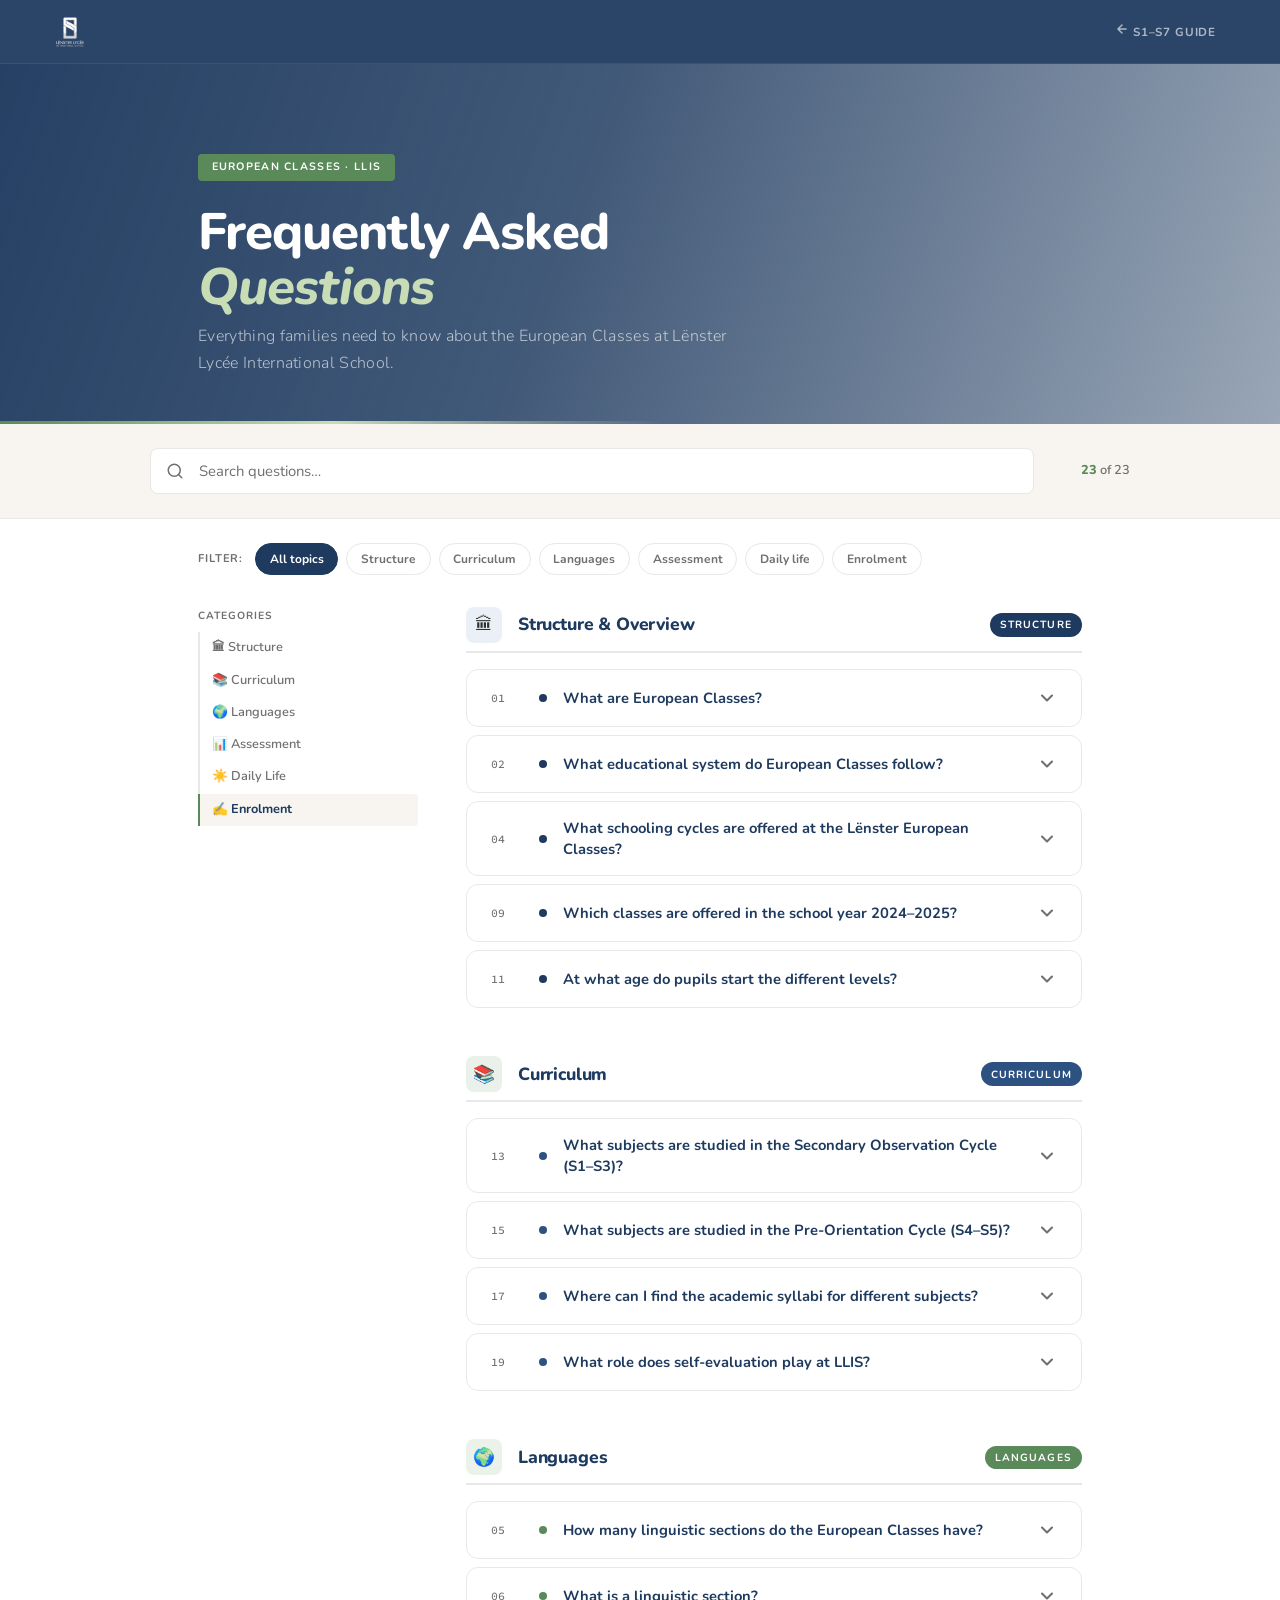
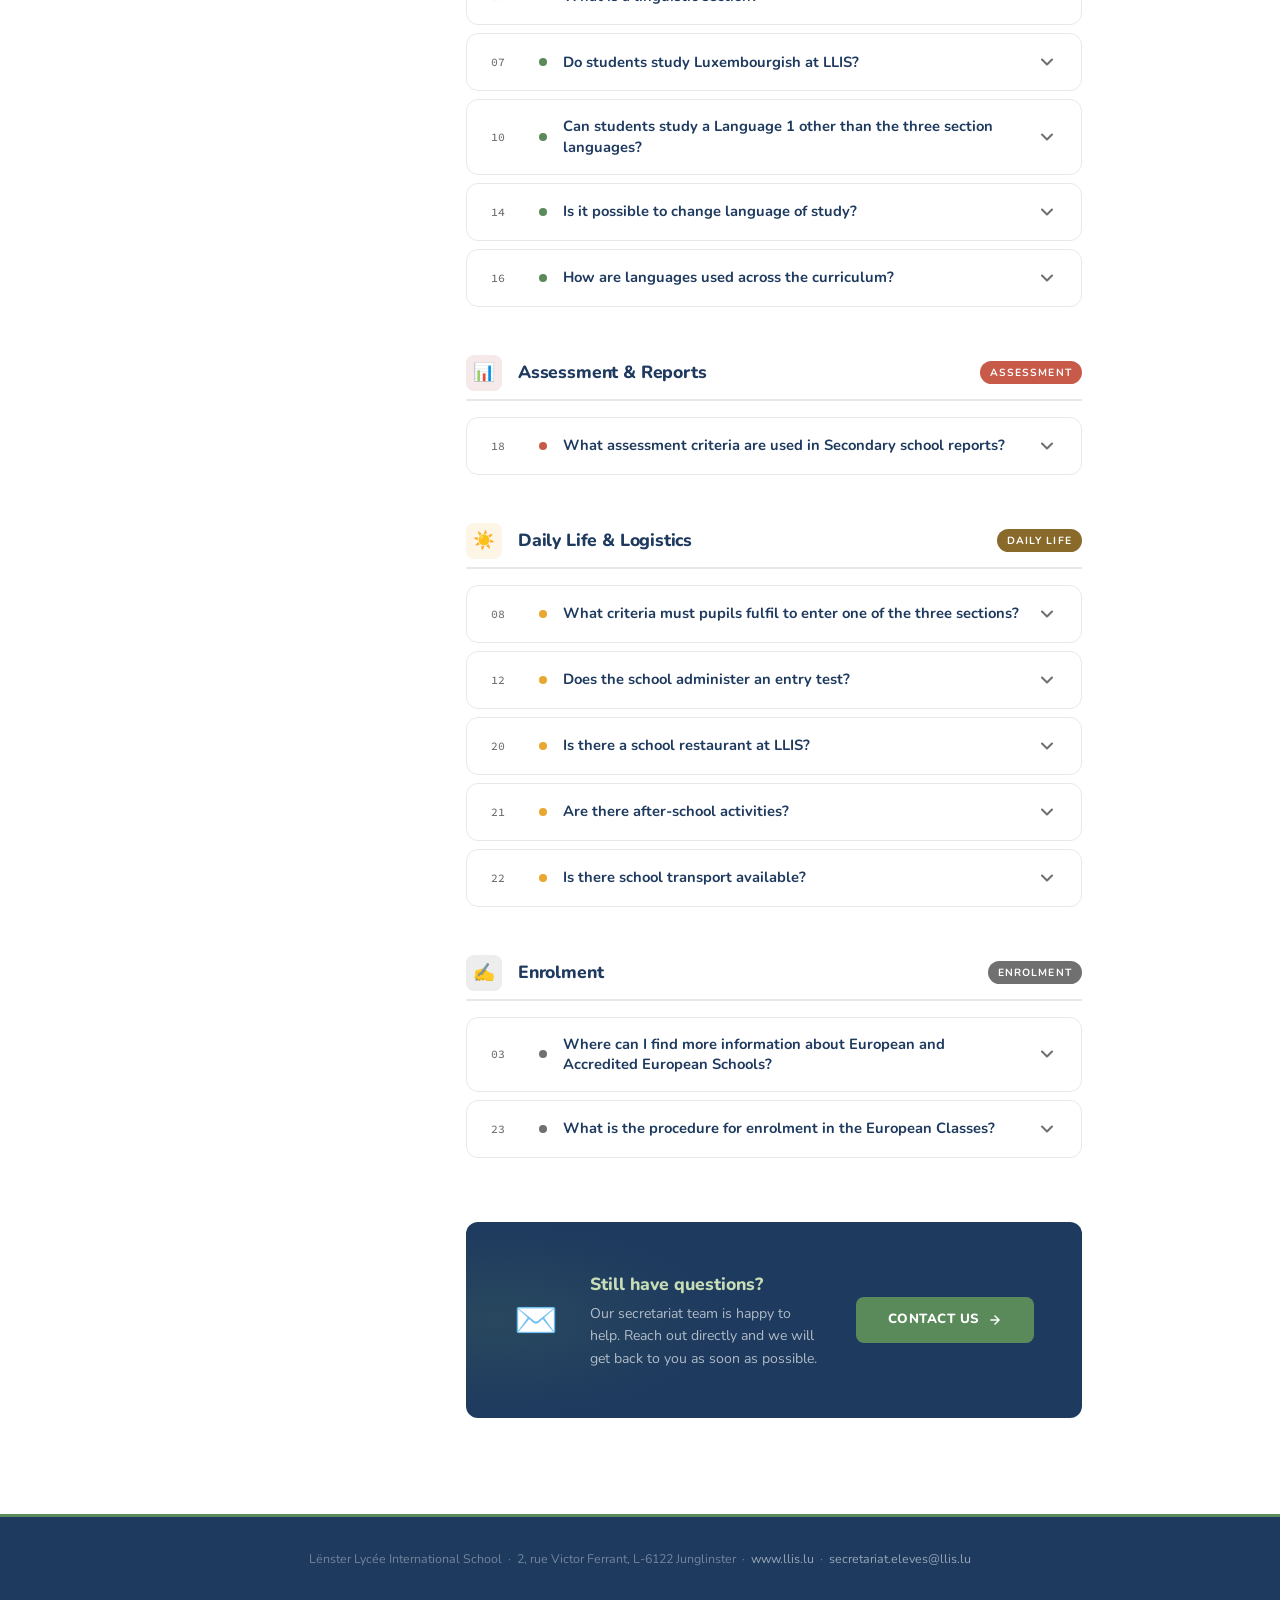
==== faq.html @ 499925c4 "Add files via upload" ====
<!DOCTYPE html>
<html lang="en">
<head>
<meta charset="UTF-8">
<meta name="viewport" content="width=device-width, initial-scale=1.0">
<title>LLIS — European Classes FAQ</title>
<link rel="stylesheet" href="assets/css/faq.css">
</head>
<body>

<!-- NAV -->
<nav>
  <a class="nav-logo" href="index.html">
    <img src="assets/images/logo.png" alt="LLIS Logo" class="llis-logo-img">
  </a>
  <ul class="nav-links">
    <li>
      <a class="nav-back" href="index.html">
        <svg width="14" height="14" viewBox="0 0 24 24" fill="none" stroke="currentColor" stroke-width="2.5" stroke-linecap="round" stroke-linejoin="round"><path d="M19 12H5M5 12l7 7M5 12l7-7"/></svg>
        S1–S7 Guide
      </a>
    </li>
  </ul>
</nav>

<!-- HERO -->
<header class="hero">
  <div class="hero-bg"></div>
  <div class="hero-overlay"></div>
  <div class="hero-inner">
    <div class="hero-eyebrow">European Classes · LLIS</div>
    <h1>Frequently Asked<br><em>Questions</em></h1>
    <p class="hero-sub">Everything families need to know about the European Classes at Lënster Lycée International School.</p>
  </div>
</header>

<!-- SEARCH -->
<div class="search-wrap">
  <div class="search-inner">
    <div class="search-field">
      <svg width="18" height="18" viewBox="0 0 24 24" fill="none" stroke="currentColor" stroke-width="2" stroke-linecap="round" stroke-linejoin="round"><circle cx="11" cy="11" r="8"/><path d="m21 21-4.35-4.35"/></svg>
      <input type="text" id="faq-search" placeholder="Search questions…" autocomplete="off" spellcheck="false">
    </div>
    <div class="result-count" id="result-count"><span id="visible-count">23</span> of 23</div>
  </div>
</div>

<!-- FILTER PILLS -->
<div class="filter-wrap">
  <span class="filter-label">Filter:</span>
  <button class="filter-btn active" data-cat="all">All topics</button>
  <button class="filter-btn" data-cat="structure">Structure</button>
  <button class="filter-btn" data-cat="curriculum">Curriculum</button>
  <button class="filter-btn" data-cat="languages">Languages</button>
  <button class="filter-btn" data-cat="assessment">Assessment</button>
  <button class="filter-btn" data-cat="logistics">Daily life</button>
  <button class="filter-btn" data-cat="enrolment">Enrolment</button>
</div>

<!-- MAIN LAYOUT -->
<div class="layout">

  <!-- SIDEBAR TOC -->
  <aside class="sidebar reveal">
    <p class="toc-label">Categories</p>
    <ul class="toc-list" id="toc-list">
      <li><a href="#group-structure">🏛 Structure</a></li>
      <li><a href="#group-curriculum">📚 Curriculum</a></li>
      <li><a href="#group-languages">🌍 Languages</a></li>
      <li><a href="#group-assessment">📊 Assessment</a></li>
      <li><a href="#group-logistics">☀️ Daily Life</a></li>
      <li><a href="#group-enrolment">✍️ Enrolment</a></li>
    </ul>
  </aside>

  <!-- FAQ CONTENT -->
  <div class="faq-content">

    <!-- ── STRUCTURE ─────────────────────────────────── -->
    <div class="faq-group reveal" id="group-structure">
      <div class="group-header">
        <div class="group-icon" style="background:#EBF0F7;">🏛</div>
        <h2>Structure &amp; Overview</h2>
        <span class="group-tag" style="background:var(--midnight);">Structure</span>
      </div>

      <div class="faq-item" data-cat="structure">
        <button class="faq-q" aria-expanded="false">
          <span class="faq-num">01</span>
          <span class="faq-cat-dot" style="background:var(--midnight);"></span>
          <span class="faq-q-text">What are European Classes?</span>
          <svg class="faq-chevron" viewBox="0 0 24 24" fill="none" stroke="currentColor" stroke-width="2.5" stroke-linecap="round" stroke-linejoin="round"><path d="m6 9 6 6 6-6"/></svg>
        </button>
        <div class="faq-a"><div class="faq-a-inner"><div class="faq-a-body">
          <p>European Classes is a new branch of education in the Luxembourgish state-school system comprising Kindergarten, Primary and Secondary School. Their aim is to provide a multilingual and multicultural education of high quality, within the Luxembourgish national system.</p>
          <p>Our European Classes make part of Lënster Lycée International School in Junglinster (LLIS), Luxembourg, where they started in September 2018.</p>
        </div></div></div>
      </div>

      <div class="faq-item" data-cat="structure">
        <button class="faq-q" aria-expanded="false">
          <span class="faq-num">02</span>
          <span class="faq-cat-dot" style="background:var(--midnight);"></span>
          <span class="faq-q-text">What educational system do European Classes follow?</span>
          <svg class="faq-chevron" viewBox="0 0 24 24" fill="none" stroke="currentColor" stroke-width="2.5" stroke-linecap="round" stroke-linejoin="round"><path d="m6 9 6 6 6-6"/></svg>
        </button>
        <div class="faq-a"><div class="faq-a-inner"><div class="faq-a-body">
          <p>Although part of the Luxembourgish state educational offer, the European Classes follow the European School structure, syllabi and curriculum in general. LLIS is an <strong>Accredited European School</strong> and leads its students towards the <strong>European Baccalaureate (EB) Diploma</strong>.</p>
          <p>More information: <a href="https://www.eursc.eu/en" target="_blank">www.eursc.eu</a> and <a href="https://www.eursc.eu/en/Accredited-European-Schools/About" target="_blank">Accredited European Schools</a>.</p>
        </div></div></div>
      </div>

      <div class="faq-item" data-cat="structure">
        <button class="faq-q" aria-expanded="false">
          <span class="faq-num">04</span>
          <span class="faq-cat-dot" style="background:var(--midnight);"></span>
          <span class="faq-q-text">What schooling cycles are offered at the Lënster European Classes?</span>
          <svg class="faq-chevron" viewBox="0 0 24 24" fill="none" stroke="currentColor" stroke-width="2.5" stroke-linecap="round" stroke-linejoin="round"><path d="m6 9 6 6 6-6"/></svg>
        </button>
        <div class="faq-a"><div class="faq-a-inner"><div class="faq-a-body">
          <ul>
            <li><strong>Kindergarten</strong> — 2 years, ages 4–6</li>
            <li><strong>Primary</strong> — 5 years (P1–P5), ages 6–11</li>
            <li><strong>Secondary</strong> — 7 years (S1–S7), ages 11/12–18/19</li>
          </ul>
          <p>Age groups are standard minimums. For a variety of schooling reasons, it is not unusual for some pupils to be a full year older than mentioned above.</p>
        </div></div></div>
      </div>

      <div class="faq-item" data-cat="structure">
        <button class="faq-q" aria-expanded="false">
          <span class="faq-num">09</span>
          <span class="faq-cat-dot" style="background:var(--midnight);"></span>
          <span class="faq-q-text">Which classes are offered in the school year 2024–2025?</span>
          <svg class="faq-chevron" viewBox="0 0 24 24" fill="none" stroke="currentColor" stroke-width="2.5" stroke-linecap="round" stroke-linejoin="round"><path d="m6 9 6 6 6-6"/></svg>
        </button>
        <div class="faq-a"><div class="faq-a-inner"><div class="faq-a-body">
          <ul>
            <li><strong>Anglophone Section</strong> — Kindergarten, Primary P1–P5, Secondary S1–S7</li>
            <li><strong>Germanophone Section</strong> — Kindergarten, Primary P1–P5, Secondary S1–S7</li>
            <li><strong>Francophone Section</strong> — Kindergarten, Primary P1–P5, Secondary S1–S6</li>
          </ul>
        </div></div></div>
      </div>

      <div class="faq-item" data-cat="structure">
        <button class="faq-q" aria-expanded="false">
          <span class="faq-num">11</span>
          <span class="faq-cat-dot" style="background:var(--midnight);"></span>
          <span class="faq-q-text">At what age do pupils start the different levels?</span>
          <svg class="faq-chevron" viewBox="0 0 24 24" fill="none" stroke="currentColor" stroke-width="2.5" stroke-linecap="round" stroke-linejoin="round"><path d="m6 9 6 6 6-6"/></svg>
        </button>
        <div class="faq-a"><div class="faq-a-inner"><div class="faq-a-body">
          <p>The school follows a system of equivalence with different educational providers from Luxembourg, Europe and worldwide. <strong>Previous academic qualifications are preponderant to age.</strong></p>
          <p>For a pupil coming from the Luxembourgish primary system, they should have completed the 6th year of Primary (level 4.2) before joining S1 in Secondary school.</p>
        </div></div></div>
      </div>
    </div>

    <!-- ── CURRICULUM ─────────────────────────────────── -->
    <div class="faq-group reveal reveal-d1" id="group-curriculum">
      <div class="group-header">
        <div class="group-icon" style="background:#EAF0EA;">📚</div>
        <h2>Curriculum</h2>
        <span class="group-tag" style="background:var(--steel);">Curriculum</span>
      </div>

      <div class="faq-item" data-cat="curriculum">
        <button class="faq-q" aria-expanded="false">
          <span class="faq-num">13</span>
          <span class="faq-cat-dot" style="background:var(--steel);"></span>
          <span class="faq-q-text">What subjects are studied in the Secondary Observation Cycle (S1–S3)?</span>
          <svg class="faq-chevron" viewBox="0 0 24 24" fill="none" stroke="currentColor" stroke-width="2.5" stroke-linecap="round" stroke-linejoin="round"><path d="m6 9 6 6 6-6"/></svg>
        </button>
        <div class="faq-a"><div class="faq-a-inner"><div class="faq-a-body">
          <p>In S1–S3 all students follow the same broad curriculum: <strong>Language 1, Language 2, Language 3, Mathematics, Integrated Science, Human Sciences, Ethics, Art, Music, Physical Education, ICT</strong> and a weekly Mentor Lesson.</p>
          <p>Latin is available as an option from S2 onwards. If chosen, it must be continued until at least the end of S3. Students who take Latin do not study ICT in S3.</p>
          <p>For a detailed weekly timetable, see the <a href="index.html#curriculum">S1–S7 Curriculum Guide</a>.</p>
        </div></div></div>
      </div>

      <div class="faq-item" data-cat="curriculum">
        <button class="faq-q" aria-expanded="false">
          <span class="faq-num">15</span>
          <span class="faq-cat-dot" style="background:var(--steel);"></span>
          <span class="faq-q-text">What subjects are studied in the Pre-Orientation Cycle (S4–S5)?</span>
          <svg class="faq-chevron" viewBox="0 0 24 24" fill="none" stroke="currentColor" stroke-width="2.5" stroke-linecap="round" stroke-linejoin="round"><path d="m6 9 6 6 6-6"/></svg>
        </button>
        <div class="faq-a"><div class="faq-a-inner"><div class="faq-a-body">
          <p>From S4, the sciences split into <strong>Biology, Chemistry and Physics</strong>. Students keep their three languages and Mathematics (4 or 6 periods/week), and choose at least one elective subject from Economics, Language 4, Latin, ICT, Music or Art.</p>
          <p>History, Geography and Ethics are now taught in <strong>Language 2</strong>. Luxembourgish may be chosen as an optional subject from S4 at beginner or advanced level.</p>
        </div></div></div>
      </div>

      <div class="faq-item" data-cat="curriculum">
        <button class="faq-q" aria-expanded="false">
          <span class="faq-num">17</span>
          <span class="faq-cat-dot" style="background:var(--steel);"></span>
          <span class="faq-q-text">Where can I find the academic syllabi for different subjects?</span>
          <svg class="faq-chevron" viewBox="0 0 24 24" fill="none" stroke="currentColor" stroke-width="2.5" stroke-linecap="round" stroke-linejoin="round"><path d="m6 9 6 6 6-6"/></svg>
        </button>
        <div class="faq-a"><div class="faq-a-inner"><div class="faq-a-body">
          <p>All syllabi are available on the official European Schools website: <a href="https://www.eursc.eu/en/European-Schools/studies/syllabuses" target="_blank">www.eursc.eu → Studies → Syllabuses</a>.</p>
        </div></div></div>
      </div>

      <div class="faq-item" data-cat="curriculum">
        <button class="faq-q" aria-expanded="false">
          <span class="faq-num">19</span>
          <span class="faq-cat-dot" style="background:var(--steel);"></span>
          <span class="faq-q-text">What role does self-evaluation play at LLIS?</span>
          <svg class="faq-chevron" viewBox="0 0 24 24" fill="none" stroke="currentColor" stroke-width="2.5" stroke-linecap="round" stroke-linejoin="round"><path d="m6 9 6 6 6-6"/></svg>
        </button>
        <div class="faq-a"><div class="faq-a-inner"><div class="faq-a-body">
          <p>Peer and self-evaluation is a fundamental element of our teaching philosophy. We encourage pupils to take learning into their own hands as early as possible. Self-reflection is recorded at the start of the school year and per trimester.</p>
          <p>Pupils set target predictions in different subjects, track their progress, and reflect when improvement is needed. They also develop a friendly critical spirit through structured argument-based debate. Parental encouragement in this process is warmly welcomed.</p>
          <p><strong>Note:</strong> peer and self-evaluation is clearly distinct from formal assessment, which remains the responsibility of subject teachers as course leaders.</p>
        </div></div></div>
      </div>
    </div>

    <!-- ── LANGUAGES ──────────────────────────────────── -->
    <div class="faq-group reveal reveal-d1" id="group-languages">
      <div class="group-header">
        <div class="group-icon" style="background:#EAF2EA;">🌍</div>
        <h2>Languages</h2>
        <span class="group-tag" style="background:var(--fern);">Languages</span>
      </div>

      <div class="faq-item" data-cat="languages">
        <button class="faq-q" aria-expanded="false">
          <span class="faq-num">05</span>
          <span class="faq-cat-dot" style="background:var(--fern);"></span>
          <span class="faq-q-text">How many linguistic sections do the European Classes have?</span>
          <svg class="faq-chevron" viewBox="0 0 24 24" fill="none" stroke="currentColor" stroke-width="2.5" stroke-linecap="round" stroke-linejoin="round"><path d="m6 9 6 6 6-6"/></svg>
        </button>
        <div class="faq-a"><div class="faq-a-inner"><div class="faq-a-body">
          <p>Three language sections: <strong>Anglophone</strong>, <strong>Germanophone</strong> and <strong>Francophone</strong>.</p>
        </div></div></div>
      </div>

      <div class="faq-item" data-cat="languages">
        <button class="faq-q" aria-expanded="false">
          <span class="faq-num">06</span>
          <span class="faq-cat-dot" style="background:var(--fern);"></span>
          <span class="faq-q-text">What is a linguistic section?</span>
          <svg class="faq-chevron" viewBox="0 0 24 24" fill="none" stroke="currentColor" stroke-width="2.5" stroke-linecap="round" stroke-linejoin="round"><path d="m6 9 6 6 6-6"/></svg>
        </button>
        <div class="faq-a"><div class="faq-a-inner"><div class="faq-a-body">
          <p>A linguistic section is defined by the dominant language used for education in that section. In the Anglophone section, for example, pupils study English as their main language — so the section language should be at mother tongue level (or equivalent).</p>
          <p>Language 2 (obligatory throughout Secondary) and Language 3 are separate subjects and gain ever-greater importance as pupils progress. Students joining S1 should have a reasonable L2 level (A1/A2 desired). From S3, Human Science subjects are taught in L2. Language 3 begins as a beginner subject in S1 and is obligatory until S5, though it can be continued as an option in the Baccalaureate Cycle.</p>
        </div></div></div>
      </div>

      <div class="faq-item" data-cat="languages">
        <button class="faq-q" aria-expanded="false">
          <span class="faq-num">07</span>
          <span class="faq-cat-dot" style="background:var(--fern);"></span>
          <span class="faq-q-text">Do students study Luxembourgish at LLIS?</span>
          <svg class="faq-chevron" viewBox="0 0 24 24" fill="none" stroke="currentColor" stroke-width="2.5" stroke-linecap="round" stroke-linejoin="round"><path d="m6 9 6 6 6-6"/></svg>
        </button>
        <div class="faq-a"><div class="faq-a-inner"><div class="faq-a-body">
          <p>Yes. Luxembourgish is an obligatory subject of 2 periods per week for all pupils in Primary and Secondary (S1–S3). From S4 onwards it becomes an optional subject choice.</p>
          <p>Additionally, European Classes students share the same school environment as national Luxembourgish classes — naturally increasing their exposure to the language.</p>
        </div></div></div>
      </div>

      <div class="faq-item" data-cat="languages">
        <button class="faq-q" aria-expanded="false">
          <span class="faq-num">10</span>
          <span class="faq-cat-dot" style="background:var(--fern);"></span>
          <span class="faq-q-text">Can students study a Language 1 other than the three section languages?</span>
          <svg class="faq-chevron" viewBox="0 0 24 24" fill="none" stroke="currentColor" stroke-width="2.5" stroke-linecap="round" stroke-linejoin="round"><path d="m6 9 6 6 6-6"/></svg>
        </button>
        <div class="faq-a"><div class="faq-a-inner"><div class="faq-a-body">
          <p>Yes, through the <strong>SWALS model</strong> (Students Without A Language Section). This provision allows eligible students to study their own language as L1 (4–5 periods/week at mother tongue level) while attending all other subjects in one of the three sections in their L2.</p>
          <p>This aims to support families who have recently arrived in Luxembourg. Creation of SWALS L1 classes depends on demand and may be subject to number restrictions.</p>
        </div></div></div>
      </div>

      <div class="faq-item" data-cat="languages">
        <button class="faq-q" aria-expanded="false">
          <span class="faq-num">14</span>
          <span class="faq-cat-dot" style="background:var(--fern);"></span>
          <span class="faq-q-text">Is it possible to change language of study?</span>
          <svg class="faq-chevron" viewBox="0 0 24 24" fill="none" stroke="currentColor" stroke-width="2.5" stroke-linecap="round" stroke-linejoin="round"><path d="m6 9 6 6 6-6"/></svg>
        </button>
        <div class="faq-a"><div class="faq-a-inner"><div class="faq-a-body">
          <p><strong>Language 1 cannot be changed</strong> — it is carefully determined at entry and remains fixed for the duration of studies towards the European Baccalaureate.</p>
          <p><strong>L2 and L3 changes</strong> are possible at the end of S1, S2, S3 or S5 — not between S4–S5 or S6–S7, and not during the school year.</p>
          <p>Parents must apply preferably by end of March of the current school year. A level test takes place in early June; the Class Council then makes a decision based on test results and motivation. The decision is confirmed in the end-of-year report.</p>
        </div></div></div>
      </div>

      <div class="faq-item" data-cat="languages">
        <button class="faq-q" aria-expanded="false">
          <span class="faq-num">16</span>
          <span class="faq-cat-dot" style="background:var(--fern);"></span>
          <span class="faq-q-text">How are languages used across the curriculum?</span>
          <svg class="faq-chevron" viewBox="0 0 24 24" fill="none" stroke="currentColor" stroke-width="2.5" stroke-linecap="round" stroke-linejoin="round"><path d="m6 9 6 6 6-6"/></svg>
        </button>
        <div class="faq-a"><div class="faq-a-inner"><div class="faq-a-body">
          <ul>
            <li><strong>L1</strong> — language of the section; most subjects taught in L1</li>
            <li><strong>L2</strong> — from S3: Human Sciences and Ethics; from S4: History, Geography, Ethics and Economics</li>
            <li><strong>L3</strong> — studied as a beginner language from S1, obligatory to S5</li>
            <li><strong>Luxembourgish</strong> — obligatory S1–S3, optional from S4</li>
          </ul>
          <p>Full syllabi: <a href="https://www.eursc.eu/en/European-Schools/studies/syllabuses" target="_blank">www.eursc.eu</a></p>
        </div></div></div>
      </div>
    </div>

    <!-- ── ASSESSMENT ──────────────────────────────────── -->
    <div class="faq-group reveal reveal-d2" id="group-assessment">
      <div class="group-header">
        <div class="group-icon" style="background:#F5EAE9;">📊</div>
        <h2>Assessment &amp; Reports</h2>
        <span class="group-tag" style="background:var(--terracotta);">Assessment</span>
      </div>

      <div class="faq-item" data-cat="assessment">
        <button class="faq-q" aria-expanded="false">
          <span class="faq-num">18</span>
          <span class="faq-cat-dot" style="background:var(--terracotta);"></span>
          <span class="faq-q-text">What assessment criteria are used in Secondary school reports?</span>
          <svg class="faq-chevron" viewBox="0 0 24 24" fill="none" stroke="currentColor" stroke-width="2.5" stroke-linecap="round" stroke-linejoin="round"><path d="m6 9 6 6 6-6"/></svg>
        </button>
        <div class="faq-a"><div class="faq-a-inner"><div class="faq-a-body">
          <ul>
            <li><strong>S1–S3</strong> — letter grades (A, B, C, D, E, Fx). Pass grade: E.</li>
            <li><strong>S4–S5</strong> — numerical marks (0–10) including half marks. Pass grade: 5. Composed of an A-mark (formative) and B-mark (summative).</li>
            <li><strong>S6–S7 (Baccalaureate)</strong> — marks with one decimal point (0.0–10.0). The overall EB grade is expressed as a percentage; 50% is a pass.</li>
          </ul>
          <p>Each report contains a written comment from every subject teacher. Reports are issued per trimester or semester. Each syllabus contains attainment descriptors for each sub-cycle.</p>
        </div></div></div>
      </div>
    </div>

    <!-- ── DAILY LIFE ──────────────────────────────────── -->
    <div class="faq-group reveal reveal-d2" id="group-logistics">
      <div class="group-header">
        <div class="group-icon" style="background:#FDF5E6;">☀️</div>
        <h2>Daily Life &amp; Logistics</h2>
        <span class="group-tag" style="background:#8A6A2A;">Daily Life</span>
      </div>

      <div class="faq-item" data-cat="logistics">
        <button class="faq-q" aria-expanded="false">
          <span class="faq-num">08</span>
          <span class="faq-cat-dot" style="background:var(--amber);"></span>
          <span class="faq-q-text">What criteria must pupils fulfil to enter one of the three sections?</span>
          <svg class="faq-chevron" viewBox="0 0 24 24" fill="none" stroke="currentColor" stroke-width="2.5" stroke-linecap="round" stroke-linejoin="round"><path d="m6 9 6 6 6-6"/></svg>
        </button>
        <div class="faq-a"><div class="faq-a-inner"><div class="faq-a-body">
          <ul>
            <li>Completed equivalent education for the year applied for</li>
            <li>Be of the right age group</li>
            <li>Have English, German or French as their dominant language of education and/or family environment</li>
          </ul>
          <p>Priority is given to the <strong>catchment area around Junglinster</strong>.</p>
        </div></div></div>
      </div>

      <div class="faq-item" data-cat="logistics">
        <button class="faq-q" aria-expanded="false">
          <span class="faq-num">12</span>
          <span class="faq-cat-dot" style="background:var(--amber);"></span>
          <span class="faq-q-text">Does the school administer an entry test?</span>
          <svg class="faq-chevron" viewBox="0 0 24 24" fill="none" stroke="currentColor" stroke-width="2.5" stroke-linecap="round" stroke-linejoin="round"><path d="m6 9 6 6 6-6"/></svg>
        </button>
        <div class="faq-a"><div class="faq-a-inner"><div class="faq-a-body">
          <p>No formal entry test. However, given the specifics of the European School curriculum, it is in pupils' best interests to be guided to the appropriate level or language choice.</p>
          <p>Upon submitting a completed admission file, some applicants may be asked to take a <strong>language test (L1 or L2)</strong> and/or a <strong>Mathematics level test</strong>.</p>
        </div></div></div>
      </div>

      <div class="faq-item" data-cat="logistics">
        <button class="faq-q" aria-expanded="false">
          <span class="faq-num">20</span>
          <span class="faq-cat-dot" style="background:var(--amber);"></span>
          <span class="faq-q-text">Is there a school restaurant at LLIS?</span>
          <svg class="faq-chevron" viewBox="0 0 24 24" fill="none" stroke="currentColor" stroke-width="2.5" stroke-linecap="round" stroke-linejoin="round"><path d="m6 9 6 6 6-6"/></svg>
        </button>
        <div class="faq-a"><div class="faq-a-inner"><div class="faq-a-body">
          <p>Yes. LLIS has a well-equipped student Restaurant and Cafeteria. Details of this service can be found on the <a href="https://llis.lu" target="_blank">LLIS website</a>.</p>
        </div></div></div>
      </div>

      <div class="faq-item" data-cat="logistics">
        <button class="faq-q" aria-expanded="false">
          <span class="faq-num">21</span>
          <span class="faq-cat-dot" style="background:var(--amber);"></span>
          <span class="faq-q-text">Are there after-school activities?</span>
          <svg class="faq-chevron" viewBox="0 0 24 24" fill="none" stroke="currentColor" stroke-width="2.5" stroke-linecap="round" stroke-linejoin="round"><path d="m6 9 6 6 6-6"/></svg>
        </button>
        <div class="faq-a"><div class="faq-a-inner"><div class="faq-a-body">
          <p>Yes. Extracurricular activities are open to all LLIS students from <strong>Monday to Thursday after school, until 18:30</strong>. A full list is available on the school website under <em>Extracurricular Supervision</em>.</p>
        </div></div></div>
      </div>

      <div class="faq-item" data-cat="logistics">
        <button class="faq-q" aria-expanded="false">
          <span class="faq-num">22</span>
          <span class="faq-cat-dot" style="background:var(--amber);"></span>
          <span class="faq-q-text">Is there school transport available?</span>
          <svg class="faq-chevron" viewBox="0 0 24 24" fill="none" stroke="currentColor" stroke-width="2.5" stroke-linecap="round" stroke-linejoin="round"><path d="m6 9 6 6 6-6"/></svg>
        </button>
        <div class="faq-a"><div class="faq-a-inner"><div class="faq-a-body">
          <p>Yes. LLIS is served by an extensive network of <strong>free school transportation</strong>. Details of routes, areas and timetables are available at: <a href="https://lensterlycee.lu/horaires/" target="_blank">lensterlycee.lu/horaires</a>.</p>
        </div></div></div>
      </div>
    </div>

    <!-- ── ENROLMENT ───────────────────────────────────── -->
    <div class="faq-group reveal reveal-d3" id="group-enrolment">
      <div class="group-header">
        <div class="group-icon" style="background:#EDEDEE;">✍️</div>
        <h2>Enrolment</h2>
        <span class="group-tag" style="background:var(--slate);">Enrolment</span>
      </div>

      <div class="faq-item" data-cat="enrolment">
        <button class="faq-q" aria-expanded="false">
          <span class="faq-num">03</span>
          <span class="faq-cat-dot" style="background:var(--slate);"></span>
          <span class="faq-q-text">Where can I find more information about European and Accredited European Schools?</span>
          <svg class="faq-chevron" viewBox="0 0 24 24" fill="none" stroke="currentColor" stroke-width="2.5" stroke-linecap="round" stroke-linejoin="round"><path d="m6 9 6 6 6-6"/></svg>
        </button>
        <div class="faq-a"><div class="faq-a-inner"><div class="faq-a-body">
          <p>The official European Schools website: <a href="https://www.eursc.eu/en" target="_blank">www.eursc.eu</a>.</p>
          <p>Information specifically about Accredited European Schools: <a href="https://www.eursc.eu/en/Accredited-European-Schools/About" target="_blank">www.eursc.eu → Accredited European Schools</a>.</p>
        </div></div></div>
      </div>

      <div class="faq-item" data-cat="enrolment">
        <button class="faq-q" aria-expanded="false">
          <span class="faq-num">23</span>
          <span class="faq-cat-dot" style="background:var(--slate);"></span>
          <span class="faq-q-text">What is the procedure for enrolment in the European Classes?</span>
          <svg class="faq-chevron" viewBox="0 0 24 24" fill="none" stroke="currentColor" stroke-width="2.5" stroke-linecap="round" stroke-linejoin="round"><path d="m6 9 6 6 6-6"/></svg>
        </button>
        <div class="faq-a"><div class="faq-a-inner"><div class="faq-a-body">
          <p>Enrolment during the school year is not possible, unless the case involves arrival into Luxembourg from abroad.</p>
          <p>The enrolment period typically opens in early spring, preceded by a <strong>presentation evening</strong> where school management presents the educational offer for the coming year.</p>
          <p>Steps to enrol:</p>
          <ul>
            <li>Complete the online enrolment form: <a href="http://lensterlycee.lu/inscription" target="_blank">lensterlycee.lu/inscription</a></li>
            <li>Attach and submit the required documentation with the online registration</li>
            <li>Send an update of the child's latest educational qualifications no later than <strong>end of June</strong> of the school year applied for</li>
          </ul>
          <p>Questions? Email: <a href="mailto:secretariat.eleves@llis.lu">secretariat.eleves@llis.lu</a></p>
        </div></div></div>
      </div>
    </div>

    <!-- EMPTY STATE -->
    <div class="empty-state" id="empty-state">
      <div class="empty-state-icon">🔍</div>
      <h3>No questions found</h3>
      <p>Try different keywords or <button onclick="clearSearch()" style="background:none;border:none;color:var(--fern);font-weight:700;cursor:pointer;font-size:inherit;">clear the search</button>.</p>
    </div>

    <!-- CONTACT -->
    <div class="contact-strip reveal">
      <div class="contact-strip-icon">✉️</div>
      <div class="contact-strip-text">
        <h3>Still have questions?</h3>
        <p>Our secretariat team is happy to help. Reach out directly and we will get back to you as soon as possible.</p>
      </div>
      <a class="contact-btn" href="mailto:secretariat.eleves@llis.lu">
        Contact us
        <svg width="14" height="14" viewBox="0 0 24 24" fill="none" stroke="currentColor" stroke-width="2.5" stroke-linecap="round" stroke-linejoin="round"><path d="M5 12h14M12 5l7 7-7 7"/></svg>
      </a>
    </div>
  </div>
</div>

<footer>
  Lënster Lycée International School &nbsp;·&nbsp;
  2, rue Victor Ferrant, L-6122 Junglinster &nbsp;·&nbsp;
  <a href="https://llis.lu" target="_blank">www.llis.lu</a> &nbsp;·&nbsp;
  <a href="mailto:secretariat.eleves@llis.lu">secretariat.eleves@llis.lu</a>
</footer>


  <script src="assets/js/faq.js"></script>
</body>
</html>
---- assets/css/faq.css ----
@import url('https://fonts.googleapis.com/css2?family=Nunito:wght@400;600;700;800&family=Nunito+Sans:wght@300;400;600;700&family=Source+Code+Pro:wght@400;500&display=swap');


/* ═══════════════════════════════════════════════════════
   LLIS Design Tokens v2.0
═══════════════════════════════════════════════════════ */
:root {
  --midnight:   #1E3A5F;
  --steel:      #2D5282;
  --sage:       #C8DDB5;
  --fern:       #5A8A5A;
  --terracotta: #C85A4A;
  --blush:      #E8A090;
  --amber:      #E8A830;
  --charcoal:   #2E2E2E;
  --slate:      #717070;
  --silver:     #E8E8E8;
  --cream:      #F8F5F0;
  --white:      #FFFFFF;

  --font:       'Gill Sans MT','Gill Sans','Nunito',sans-serif;
  --font-mono:  'Source Code Pro','Courier New',monospace;

  --xs: 4px;  --sm: 8px;   --md: 16px;
  --lg: 24px; --xl: 32px;  --2xl: 48px; --3xl: 64px;

  --r-sm: 4px; --r-md: 8px; --r-lg: 12px; --r-pill: 999px;

  --shadow-sm: 0 1px 4px  rgba(30,58,95,.10);
  --shadow-md: 0 4px 16px rgba(30,58,95,.12);
  --shadow-lg: 0 8px 32px rgba(30,58,95,.14);

  --ease-out:   cubic-bezier(0.23,1,0.32,1);
  --ease-hover: cubic-bezier(0.4,0,0.2,1);
  --ease-spring:cubic-bezier(0.34,1.56,0.64,1);
}

*,*::before,*::after{box-sizing:border-box;margin:0;padding:0;}
html{scroll-behavior:smooth;}
body{
  font-family:var(--font);
  font-size:16px;
  color:var(--charcoal);
  background:var(--white);
  line-height:1.65;
}

@media(prefers-reduced-motion:reduce){
  *{animation-duration:.01ms!important;transition-duration:.01ms!important;}
  .reveal{opacity:1!important;transform:none!important;}
}

/* ── SCROLL REVEAL ─────────────────────────────────── */
.reveal{
  opacity:0;
  transform:translateY(18px);
  transition:
    opacity  440ms var(--ease-out),
    transform 440ms var(--ease-out);
}
.reveal.in{opacity:1;transform:translateY(0);}
.reveal-d1{transition-delay: 60ms;}
.reveal-d2{transition-delay:120ms;}
.reveal-d3{transition-delay:180ms;}

/* ── NAV ───────────────────────────────────────────── */
nav{
  position:sticky;top:0;z-index:200;
  background:rgba(30,58,95,.94);
  backdrop-filter:blur(14px);
  -webkit-backdrop-filter:blur(14px);
  display:flex;align-items:center;
  padding:0 var(--2xl);height:64px;
  border-bottom:1px solid rgba(255,255,255,.07);
}
.nav-logo{
  display:flex;align-items:center;gap:var(--md);
  text-decoration:none;flex-shrink:0;
}
.llis-logo-img{
  height:44px;width:auto;display:block;
  transition:
    filter   180ms var(--ease-out),
    transform 180ms var(--ease-out);
  will-change:filter,transform;
}
@media(hover:hover) and (pointer:fine){
  .llis-logo-img:hover{
    filter:brightness(1.15) drop-shadow(0 0 10px rgba(90,138,90,.75));
    transform:scale(1.06);
  }
  .llis-logo-img:active{transform:scale(0.97);transition-duration:90ms;}
}
.nav-links{display:flex;list-style:none;margin-left:auto;}
.nav-links a{
  display:block;padding:0 var(--md);
  height:64px;line-height:64px;
  color:rgba(255,255,255,.62);
  text-decoration:none;
  font-size:.73rem;font-weight:700;
  letter-spacing:.07em;text-transform:uppercase;
  border-bottom:2px solid transparent;
  transition:
    color        140ms var(--ease-hover),
    border-color 140ms var(--ease-hover);
}
@media(hover:hover) and (pointer:fine){
  .nav-links a:hover{color:var(--white);border-bottom-color:var(--fern);}
}
.nav-back{
  display:inline-flex;align-items:center;gap:var(--xs);
  color:rgba(255,255,255,.55);
  font-size:.73rem;font-weight:700;letter-spacing:.06em;text-transform:uppercase;
  text-decoration:none;padding:0 var(--md);height:64px;line-height:64px;
  border-bottom:2px solid transparent;
  transition:
    color        140ms var(--ease-hover),
    border-color 140ms var(--ease-hover);
}
@media(hover:hover) and (pointer:fine){
  .nav-back:hover{color:var(--white);border-bottom-color:var(--sage);}
}
.nav-back svg{transition:transform 180ms var(--ease-out);}
@media(hover:hover) and (pointer:fine){
  .nav-back:hover svg{transform:translateX(-3px);}
}

/* ── HERO ──────────────────────────────────────────── */
.hero{
  position:relative;overflow:hidden;
  min-height:360px;
  display:flex;align-items:flex-end;
}
.hero-bg{
  position:absolute;inset:0;
  background:url('assets/images/campus.jpg') center 40%/cover no-repeat;
  transform:scale(1.03);
  animation:heroZoom 14s var(--ease-out) forwards;
}
@keyframes heroZoom{to{transform:scale(1);}}
.hero-overlay{
  position:absolute;inset:0;
  background:linear-gradient(
    110deg,
    rgba(30,58,95,.97) 0%,
    rgba(30,58,95,.84) 45%,
    rgba(30,58,95,.45) 100%
  );
}
.hero-overlay::after{
  content:'';
  position:absolute;left:0;bottom:0;
  height:3px;width:0;
  background:linear-gradient(90deg,var(--fern),var(--sage),transparent);
  animation:heroLine 1.4s var(--ease-out) .6s forwards;
}
@keyframes heroLine{to{width:52%;}}
.hero-inner{
  position:relative;z-index:1;
  max-width:980px;margin:0 auto;width:100%;
  padding:var(--3xl) var(--2xl) var(--2xl);
}
.hero-eyebrow{
  display:inline-flex;align-items:center;
  background:var(--fern);color:var(--white);
  font-size:.67rem;font-weight:700;
  letter-spacing:.12em;text-transform:uppercase;
  padding:.28rem .85rem;border-radius:var(--r-sm);
  margin-bottom:var(--lg);
  opacity:0;transform:translateY(12px);
  animation:fadeUp 400ms var(--ease-out) 150ms forwards;
}
.hero h1{
  font-weight:800;font-size:clamp(2rem,4.5vw,3.2rem);
  line-height:1.08;letter-spacing:-.02em;
  color:var(--white);margin-bottom:var(--sm);
  opacity:0;transform:translateY(14px);
  animation:fadeUp 440ms var(--ease-out) 250ms forwards;
}
.hero h1 em{font-style:italic;color:var(--sage);}
.hero-sub{
  font-size:1rem;font-weight:300;letter-spacing:.02em;
  color:rgba(255,255,255,.65);max-width:560px;
  opacity:0;transform:translateY(10px);
  animation:fadeUp 400ms var(--ease-out) 340ms forwards;
}
@keyframes fadeUp{to{opacity:1;transform:translateY(0);}}

/* ── SEARCH BAR ────────────────────────────────────── */
.search-wrap{
  background:var(--cream);
  border-bottom:1px solid var(--silver);
  padding:var(--lg) var(--2xl);
  position:sticky;top:64px;z-index:100;
}
.search-inner{
  max-width:980px;margin:0 auto;
  display:flex;align-items:center;gap:var(--md);
}
.search-field{
  flex:1;position:relative;
}
.search-field svg{
  position:absolute;left:var(--md);top:50%;
  transform:translateY(-50%);
  color:var(--slate);pointer-events:none;
  transition:color 140ms var(--ease-hover);
}
.search-field:focus-within svg{color:var(--fern);}
#faq-search{
  width:100%;
  padding:.75rem var(--md) .75rem calc(var(--md) + 24px + var(--sm));
  font-family:var(--font);font-size:.93rem;
  border:1.5px solid var(--silver);
  border-radius:var(--r-md);
  background:var(--white);color:var(--charcoal);
  outline:none;
  transition:
    border-color 150ms var(--ease-hover),
    box-shadow   150ms var(--ease-hover);
  min-height:44px;
}
#faq-search::placeholder{color:var(--slate);}
#faq-search:focus{
  border-color:var(--fern);
  box-shadow:0 0 0 3px rgba(90,138,90,.15);
}
.result-count{
  font-size:.8rem;font-weight:600;
  color:var(--slate);white-space:nowrap;min-width:80px;text-align:right;
}
.result-count span{color:var(--fern);font-weight:800;}

/* ── CATEGORY FILTERS ──────────────────────────────── */
.filter-wrap{
  max-width:980px;margin:0 auto;
  padding:var(--lg) var(--2xl) 0;
  display:flex;flex-wrap:wrap;gap:var(--sm);
  align-items:center;
}
.filter-label{
  font-size:.7rem;font-weight:700;
  letter-spacing:.08em;text-transform:uppercase;
  color:var(--slate);margin-right:var(--xs);
}
.filter-btn{
  background:var(--white);
  border:1.5px solid var(--silver);
  border-radius:var(--r-pill);
  padding:.3rem .85rem;
  font-family:var(--font);font-size:.75rem;font-weight:700;
  color:var(--slate);cursor:pointer;
  min-height:32px;
  transition:
    background    140ms var(--ease-hover),
    border-color  140ms var(--ease-hover),
    color         140ms var(--ease-hover),
    transform     120ms var(--ease-out);
}
@media(hover:hover) and (pointer:fine){
  .filter-btn:hover{
    background:var(--cream);
    border-color:var(--fern);
    color:var(--midnight);
  }
}
.filter-btn:active{transform:scale(0.97);}
.filter-btn.active{
  background:var(--midnight);
  border-color:var(--midnight);
  color:var(--white);
}
.filter-btn[data-cat].active[data-cat="structure"]{background:var(--midnight);border-color:var(--midnight);}
.filter-btn[data-cat].active[data-cat="curriculum"]{background:var(--steel);border-color:var(--steel);}
.filter-btn[data-cat].active[data-cat="languages"]{background:var(--fern);border-color:var(--fern);}
.filter-btn[data-cat].active[data-cat="assessment"]{background:var(--terracotta);border-color:var(--terracotta);}
.filter-btn[data-cat].active[data-cat="logistics"]{background:#8A6A2A;border-color:#8A6A2A;}
.filter-btn[data-cat].active[data-cat="enrolment"]{background:var(--slate);border-color:var(--slate);}

/* ── MAIN LAYOUT ───────────────────────────────────── */
.layout{
  max-width:980px;margin:0 auto;
  padding:var(--xl) var(--2xl) var(--3xl);
  display:grid;
  grid-template-columns:220px 1fr;
  gap:var(--2xl);
  align-items:start;
}

/* ── SIDEBAR TOC ───────────────────────────────────── */
.sidebar{
  position:sticky;top:calc(64px + 57px + 16px);
}
.toc-label{
  font-size:.65rem;font-weight:700;
  letter-spacing:.1em;text-transform:uppercase;
  color:var(--slate);margin-bottom:var(--sm);
}
.toc-list{list-style:none;}
.toc-list a{
  display:block;
  padding:.45rem .75rem;
  font-size:.8rem;font-weight:600;
  color:var(--slate);text-decoration:none;
  border-left:2px solid var(--silver);
  border-radius:0 var(--r-sm) var(--r-sm) 0;
  transition:
    color        130ms var(--ease-hover),
    border-color 130ms var(--ease-hover),
    background   130ms var(--ease-hover);
  line-height:1.4;
}
@media(hover:hover) and (pointer:fine){
  .toc-list a:hover{
    color:var(--midnight);
    background:var(--cream);
    border-left-color:var(--sage);
  }
}
.toc-list a.active{
  color:var(--midnight);font-weight:700;
  border-left-color:var(--fern);
  background:var(--cream);
}

/* ── FAQ GROUPS ────────────────────────────────────── */
.faq-content{min-width:0;}

.faq-group{
  margin-bottom:var(--2xl);
  scroll-margin-top:calc(64px + 57px + var(--xl));
}

.group-header{
  display:flex;align-items:center;gap:var(--md);
  margin-bottom:var(--md);
  padding-bottom:var(--sm);
  border-bottom:2px solid var(--silver);
}
.group-icon{
  width:36px;height:36px;flex-shrink:0;
  border-radius:var(--r-md);
  display:flex;align-items:center;justify-content:center;
  font-size:1.1rem;
}
.group-header h2{
  font-weight:800;font-size:1.1rem;
  color:var(--midnight);letter-spacing:-.01em;
}
.group-tag{
  margin-left:auto;
  font-size:.65rem;font-weight:700;
  letter-spacing:.1em;text-transform:uppercase;
  padding:.2rem .65rem;border-radius:var(--r-pill);
  color:var(--white);
}

/* ── FAQ ITEMS ─────────────────────────────────────── */
.faq-item{
  border:1.5px solid var(--silver);
  border-radius:var(--r-lg);
  margin-bottom:var(--sm);
  overflow:hidden;
  transition:
    border-color 150ms var(--ease-hover),
    box-shadow   150ms var(--ease-hover);
}
.faq-item:not(.faq-hidden){
  animation:itemEnter 300ms var(--ease-out) both;
}
@keyframes itemEnter{
  from{opacity:0;transform:translateY(6px);}
  to{opacity:1;transform:translateY(0);}
}
@media(hover:hover) and (pointer:fine){
  .faq-item:hover{
    border-color:var(--sage);
    box-shadow:var(--shadow-sm);
  }
}
.faq-item.open{
  border-color:var(--fern);
  box-shadow:var(--shadow-md);
}

/* question button */
.faq-q{
  width:100%;text-align:left;
  background:none;border:none;cursor:pointer;
  padding:var(--md) var(--lg);
  display:flex;align-items:center;gap:var(--md);
  font-family:var(--font);
  min-height:56px;
  transition:background 140ms var(--ease-hover);
}
@media(hover:hover) and (pointer:fine){
  .faq-q:hover{background:var(--cream);}
  .faq-item.open .faq-q{background:var(--cream);}
}
.faq-q:active{transform:none;}

.faq-num{
  font-family:var(--font-mono);
  font-size:.72rem;font-weight:500;
  color:var(--slate);
  min-width:2rem;flex-shrink:0;
  letter-spacing:.02em;
}
.faq-q-text{
  flex:1;
  font-weight:700;font-size:.92rem;
  color:var(--midnight);line-height:1.4;
  text-align:left;
}
.faq-item.open .faq-q-text{color:var(--fern);}

/* cat dot */
.faq-cat-dot{
  width:8px;height:8px;border-radius:50%;
  flex-shrink:0;
}

/* chevron */
.faq-chevron{
  width:20px;height:20px;flex-shrink:0;
  color:var(--slate);
  transition:transform 280ms var(--ease-out), color 140ms var(--ease-hover);
}
.faq-item.open .faq-chevron{
  transform:rotate(180deg);
  color:var(--fern);
}

/* answer panel */
.faq-a{
  display:grid;
  grid-template-rows:0fr;
  transition:grid-template-rows 300ms var(--ease-out);
}
.faq-item.open .faq-a{
  grid-template-rows:1fr;
}
.faq-a-inner{
  overflow:hidden;
}
.faq-a-body{
  padding:0 var(--lg) var(--lg) calc(var(--lg) + 2rem + var(--md));
  font-size:.9rem;color:var(--slate);
  line-height:1.72;max-width:660px;
}
.faq-a-body p{margin-bottom:var(--sm);}
.faq-a-body p:last-child{margin-bottom:0;}
.faq-a-body a{
  color:var(--steel);text-decoration:none;
  border-bottom:1px solid rgba(45,82,130,.3);
  transition:
    color        140ms var(--ease-hover),
    border-color 140ms var(--ease-hover);
}
@media(hover:hover) and (pointer:fine){
  .faq-a-body a:hover{color:var(--fern);border-bottom-color:var(--fern);}
}
.faq-a-body strong{color:var(--midnight);font-weight:700;}
.faq-a-body ul{
  padding-left:var(--lg);margin:var(--sm) 0;
}
.faq-a-body li{margin-bottom:var(--xs);}

/* ── EMPTY STATE ───────────────────────────────────── */
.empty-state{
  display:none;
  flex-direction:column;align-items:center;
  padding:var(--3xl) var(--xl);
  text-align:center;color:var(--slate);
}
.empty-state.show{display:flex;}
.empty-state-icon{font-size:2.5rem;margin-bottom:var(--md);opacity:.4;}
.empty-state h3{font-weight:700;color:var(--midnight);margin-bottom:var(--sm);}
.empty-state p{font-size:.9rem;max-width:340px;}

/* ── HIDDEN ────────────────────────────────────────── */
.faq-hidden{display:none!important;}

/* ── CONTACT STRIP ─────────────────────────────────── */
.contact-strip{
  background:var(--midnight);
  margin-top:var(--3xl);
  padding:var(--2xl);
  border-radius:var(--r-lg);
  display:flex;align-items:center;
  gap:var(--xl);
  position:relative;overflow:hidden;
}
.contact-strip::before{
  content:'';
  position:absolute;inset:0;
  background:radial-gradient(ellipse 60% 80% at 5% 50%,rgba(90,138,90,.18),transparent 60%);
  pointer-events:none;
}
.contact-strip-icon{
  font-size:2.2rem;flex-shrink:0;
  position:relative;
}
.contact-strip-text{position:relative;}
.contact-strip-text h3{
  font-weight:800;font-size:1.1rem;
  color:var(--sage);margin-bottom:var(--xs);
}
.contact-strip-text p{
  font-size:.88rem;color:rgba(255,255,255,.65);
  max-width:420px;line-height:1.6;
}
.contact-strip-text a{
  color:var(--sage);
  border-bottom:1px solid rgba(200,221,181,.4);
  text-decoration:none;
  transition:
    color        140ms var(--ease-hover),
    border-color 140ms var(--ease-hover);
}
@media(hover:hover) and (pointer:fine){
  .contact-strip-text a:hover{
    color:var(--white);border-bottom-color:var(--white);
  }
}
.contact-btn{
  margin-left:auto;flex-shrink:0;position:relative;
  display:inline-flex;align-items:center;gap:var(--sm);
  background:var(--fern);color:var(--white);
  padding:.75rem var(--xl);
  border-radius:var(--r-md);
  font-family:var(--font);font-size:.83rem;font-weight:800;
  text-decoration:none;letter-spacing:.04em;text-transform:uppercase;
  min-height:44px;
  transition:
    background  150ms var(--ease-out),
    transform   150ms var(--ease-out),
    box-shadow  150ms var(--ease-out);
}
@media(hover:hover) and (pointer:fine){
  .contact-btn:hover{
    background:var(--steel);
    box-shadow:var(--shadow-md);
    transform:translateY(-2px);
  }
}
.contact-btn:active{transform:scale(0.97);transition-duration:90ms;}

/* ── FOOTER ────────────────────────────────────────── */
footer{
  background:var(--midnight);
  border-top:3px solid var(--fern);
  padding:var(--xl) var(--2xl);
  text-align:center;
  font-size:.78rem;color:rgba(255,255,255,.38);
  margin-top:var(--xl);
}
footer a{
  color:rgba(255,255,255,.55);text-decoration:none;
  transition:color 140ms var(--ease-hover);
}
@media(hover:hover) and (pointer:fine){footer a:hover{color:var(--white);}}

/* ── RESPONSIVE ────────────────────────────────────── */
@media(max-width:780px){
  .nav-links{display:none;}
  nav{padding:0 var(--md);}
  .search-wrap{padding:var(--md);top:64px;}
  .filter-wrap{padding:var(--md) var(--md) 0;}
  .layout{
    grid-template-columns:1fr;
    padding:var(--lg) var(--md) var(--3xl);
    gap:var(--lg);
  }
  .sidebar{display:none;}
  .contact-strip{flex-direction:column;gap:var(--md);}
  .contact-btn{margin-left:0;width:100%;justify-content:center;}
  .hero-inner{padding:var(--2xl) var(--md) var(--xl);}
  .faq-a-body{padding-left:var(--lg);}
}
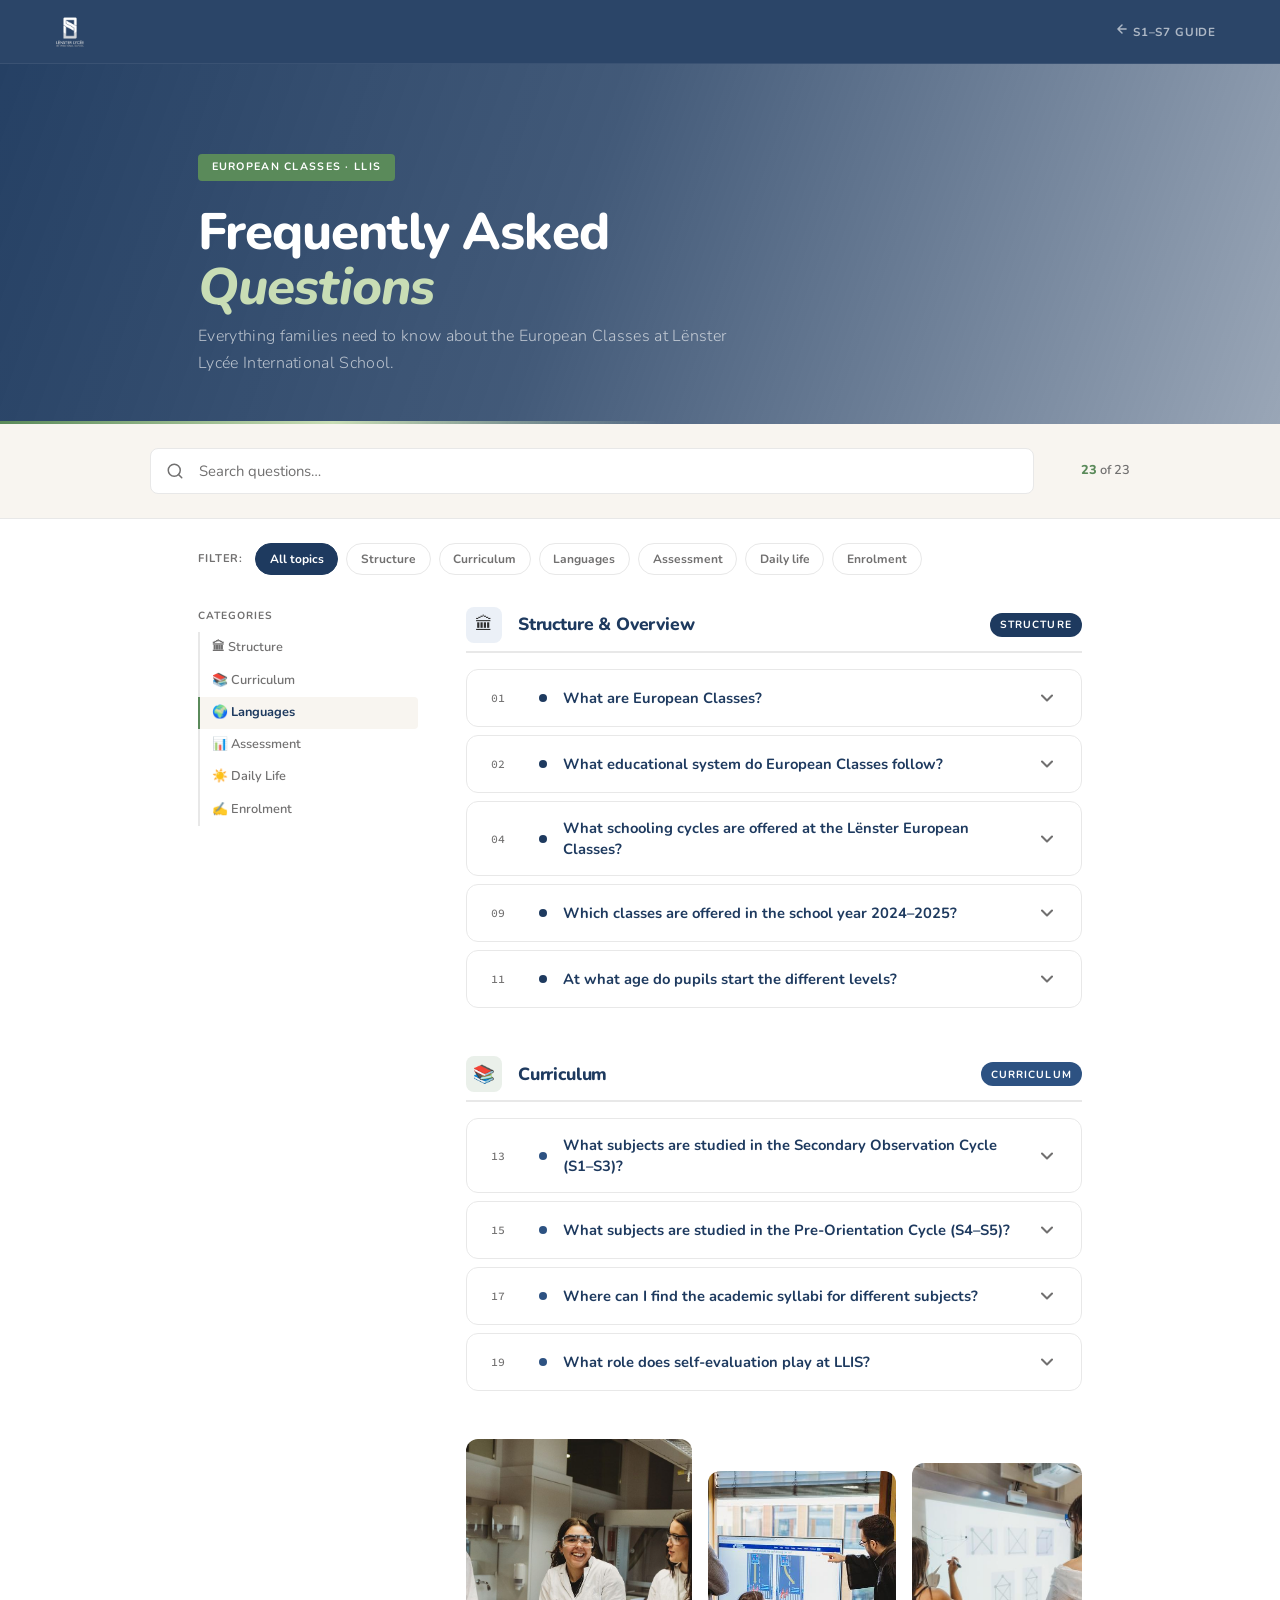
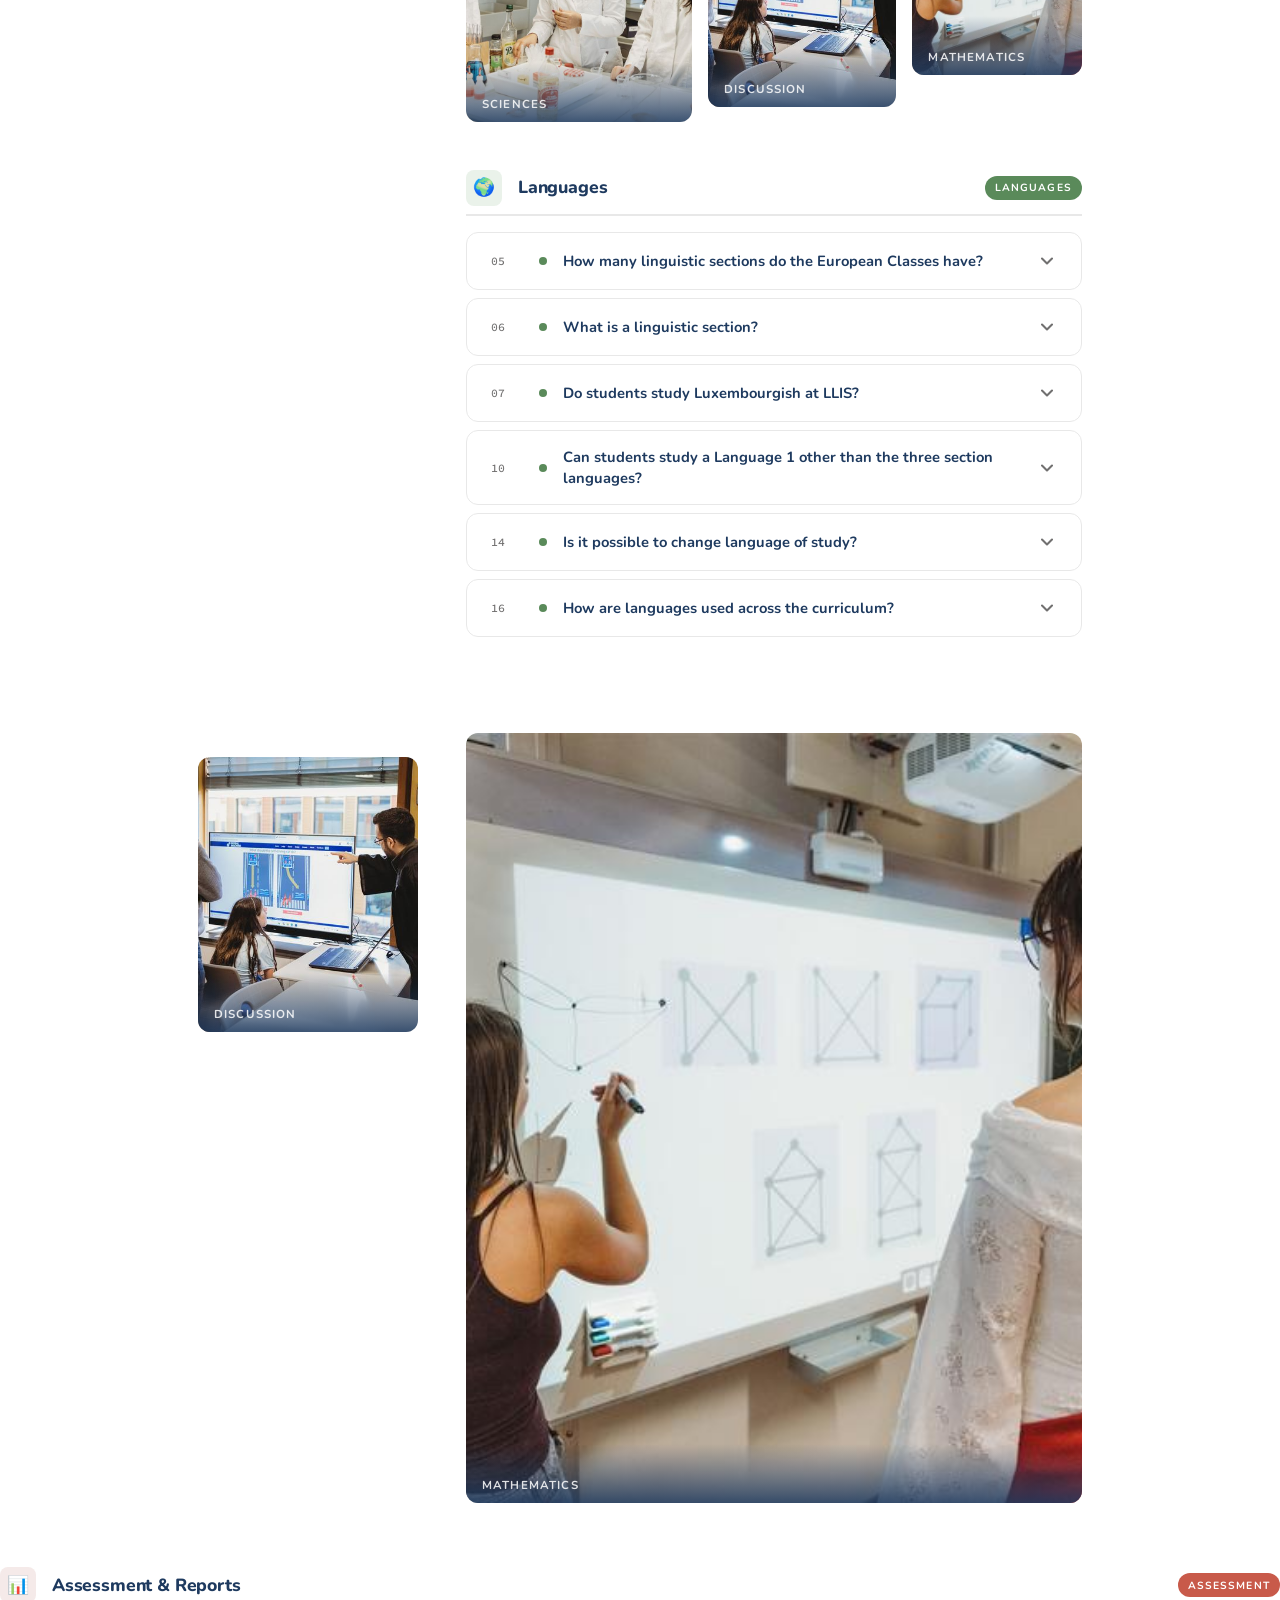
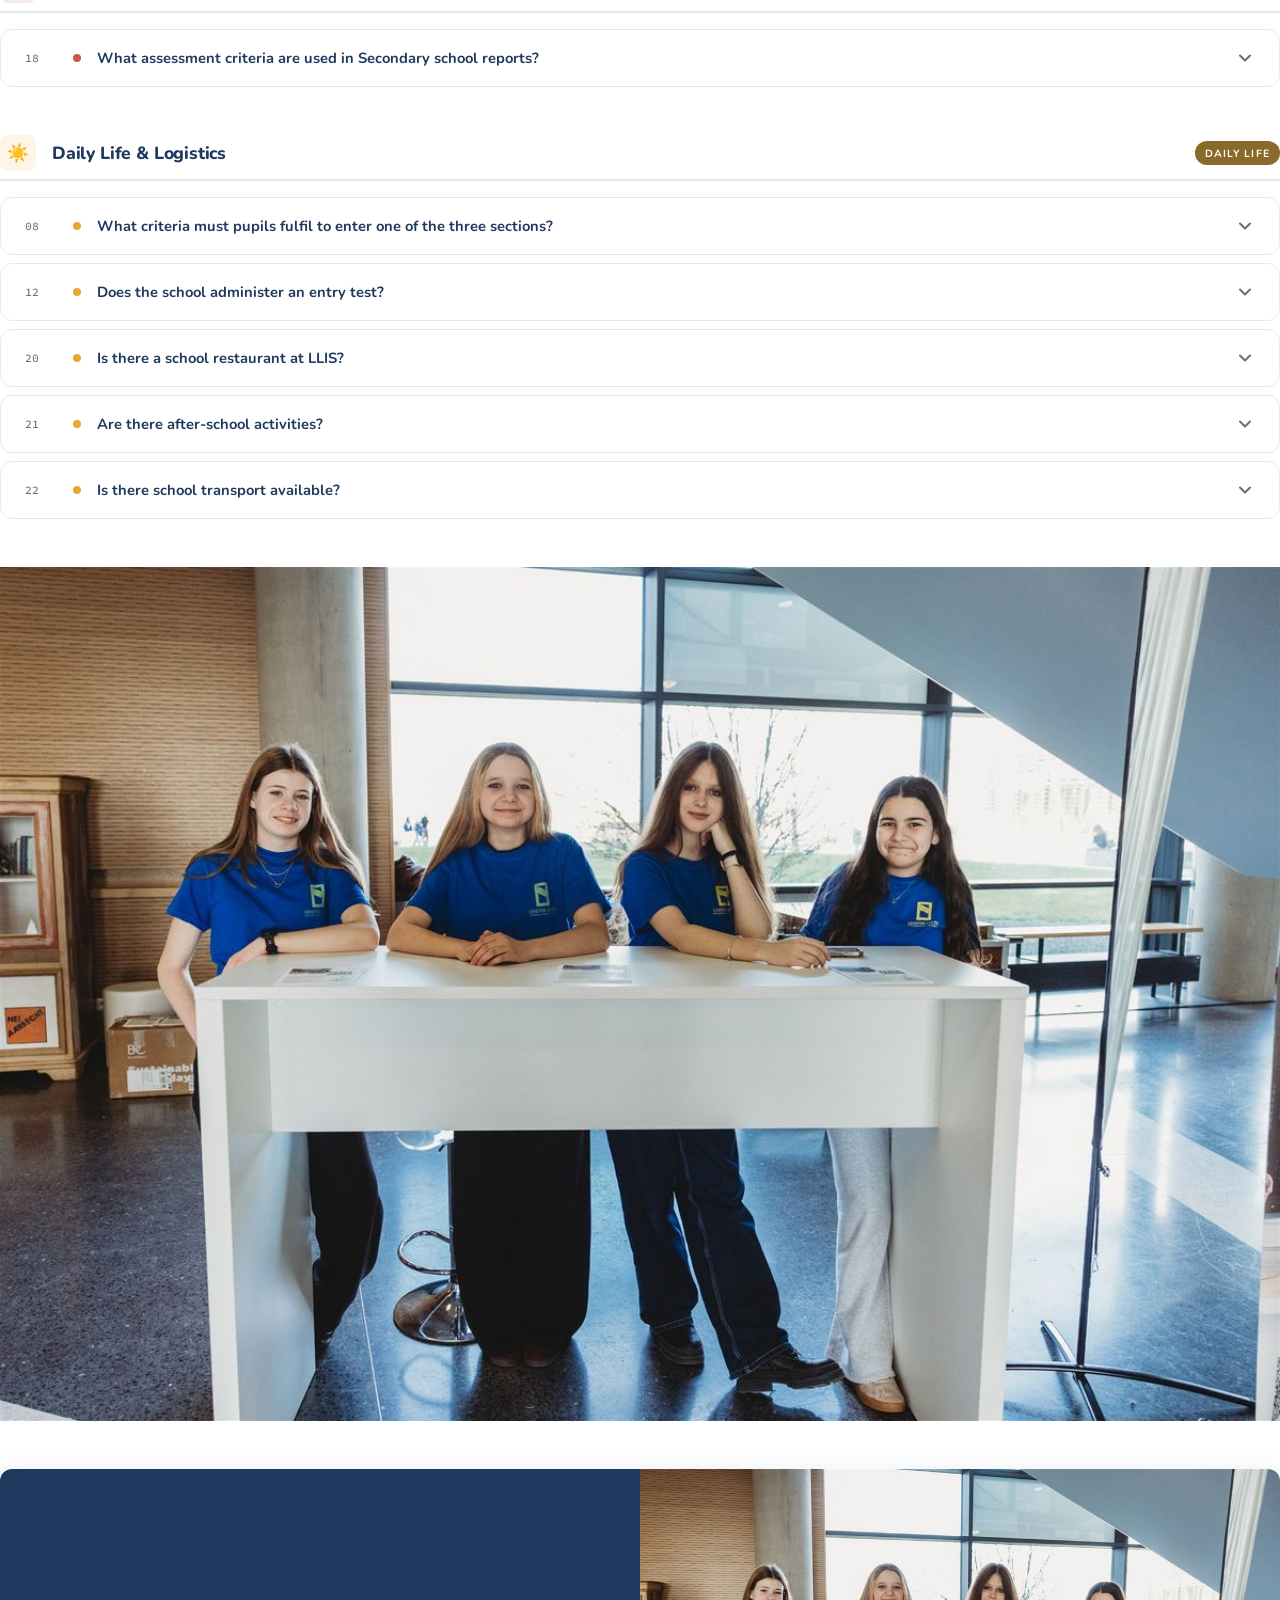
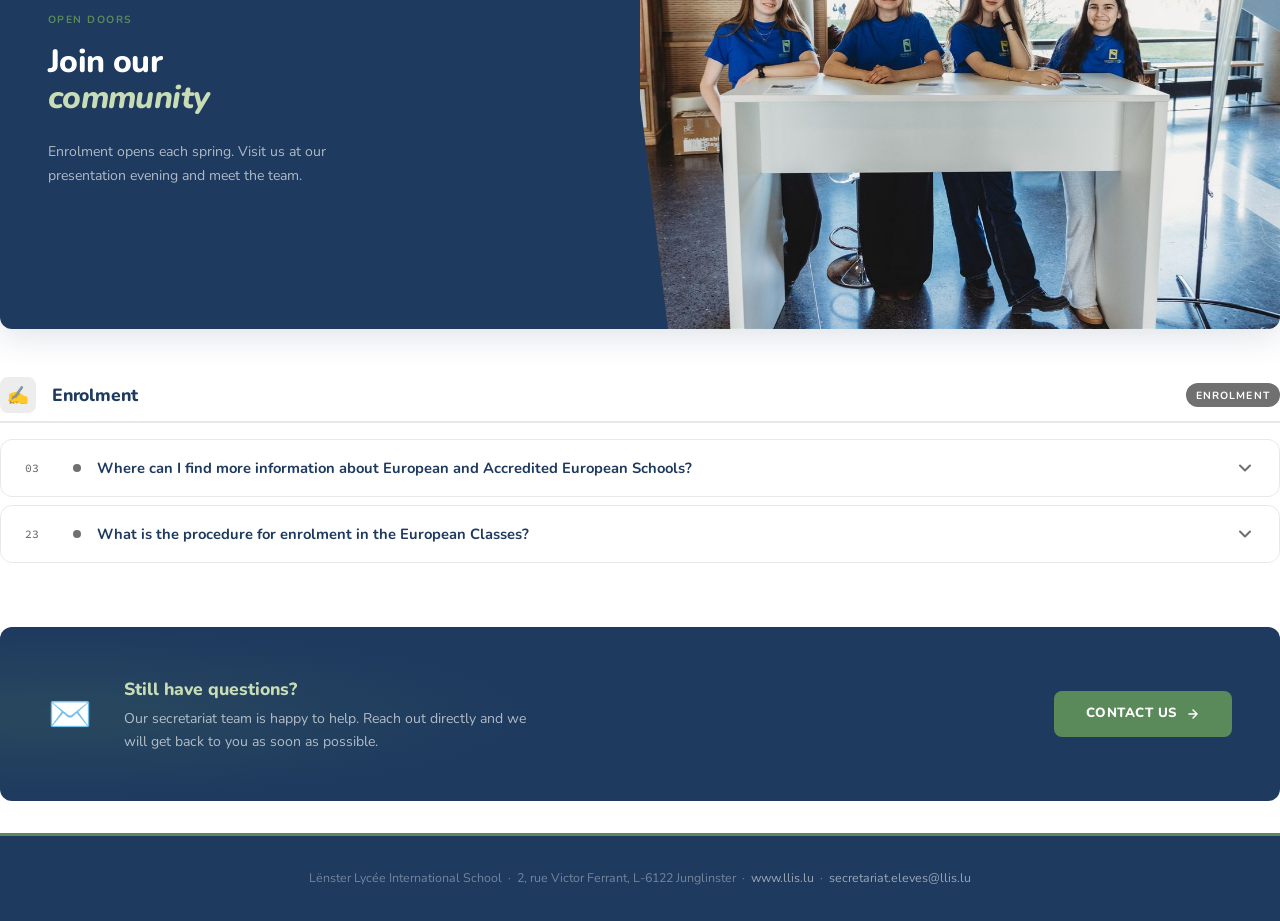
==== commit 9927ad4b: "Add files via upload" ====
--- a/faq.html
+++ b/faq.html
@@ -220,6 +220,12 @@
     </div>
 
     <!-- ── LANGUAGES ──────────────────────────────────── -->
+<div class="photo-trio reveal">
+  <div class="photo-trio__item"><img src="[data-uri]" alt="Science lab" loading="lazy"><div class="photo-trio__label">Sciences</div></div>
+  <div class="photo-trio__item"><img src="[data-uri]" alt="Classroom" loading="lazy"><div class="photo-trio__label">Discussion</div></div>
+  <div class="photo-trio__item"><img src="[data-uri]" alt="Maths board" loading="lazy"><div class="photo-trio__label">Mathematics</div></div>
+</div>
+
     <div class="faq-group reveal reveal-d1" id="group-languages">
       <div class="group-header">
         <div class="group-icon" style="background:#EAF2EA;">🌍</div>
@@ -312,7 +318,21 @@
     </div>
 
     <!-- ── ASSESSMENT ──────────────────────────────────── -->
-    <div class="faq-group reveal reveal-d2" id="group-assessment">
+    
+
+
+  </div>
+  <div class="photo-trio__item">
+    <img src="[data-uri]